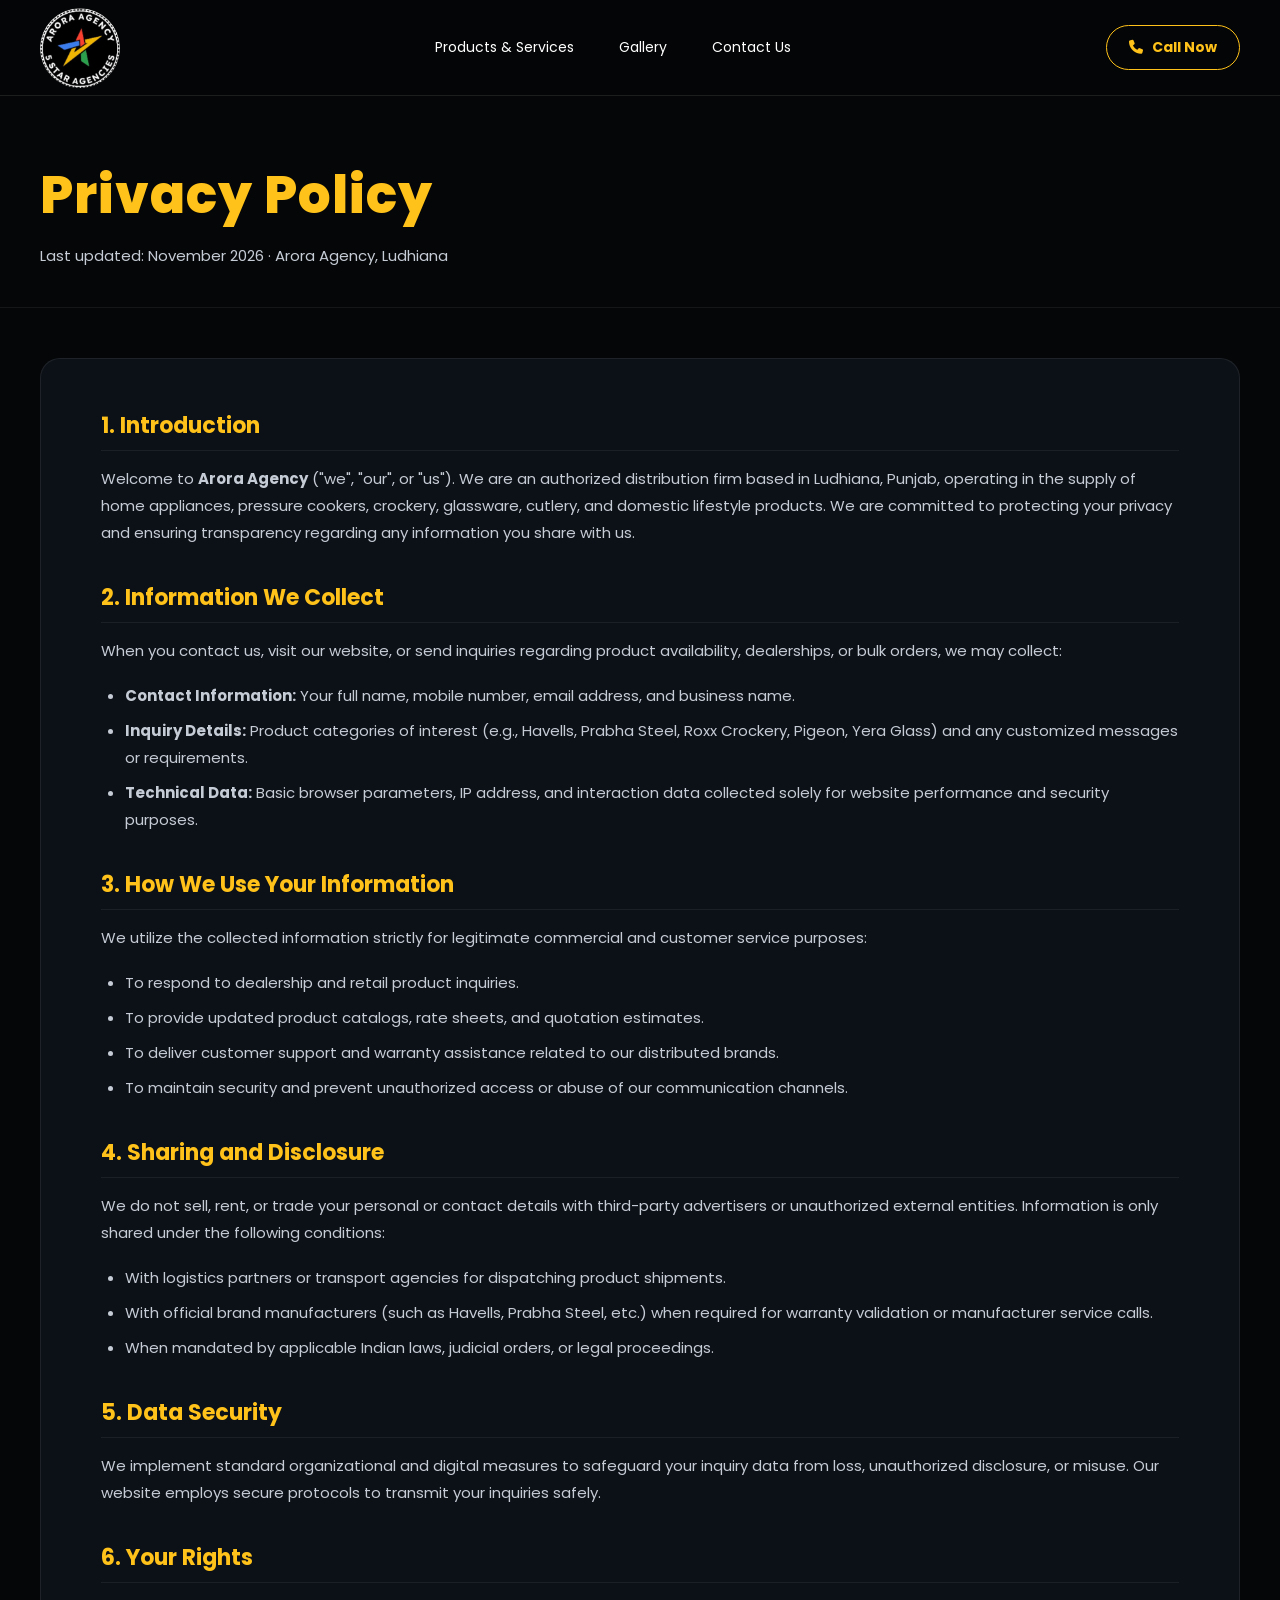
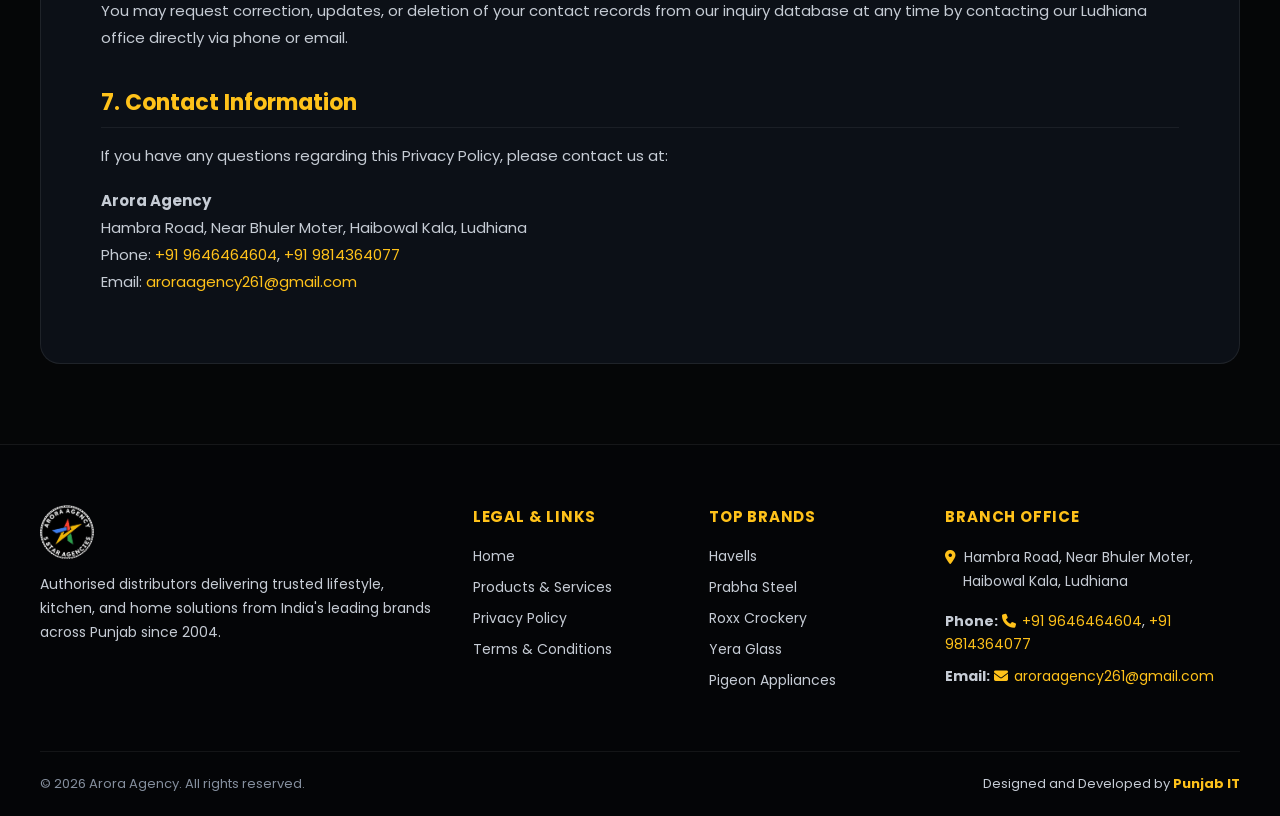
==== privacy-policy.html @ 9d2e7b65 "Initial commit: Arora Agency website" ====
<!doctype html>
<html lang="en">
<head>
    <meta charset="utf-8">
    <meta name="viewport" content="width=device-width, initial-scale=1">
    <title>Privacy Policy | Arora Agency</title>
    <link href="https://fonts.googleapis.com/css2?family=Poppins:wght@400;500;600;700;800&display=swap" rel="stylesheet">
    <link rel="stylesheet" href="https://cdnjs.cloudflare.com/ajax/libs/font-awesome/6.5.1/css/all.min.css">
    <style>
        :root{--y:#ffc21a;--w:#fff;--b:#050607;--m:#c6ccd5;--card-bg:#0c1017}
        *{box-sizing:border-box}
        body{margin:0;background:var(--b);color:var(--w);font:14px Poppins,sans-serif}
        .wrap{width:min(1510px,calc(100% - 80px));margin:auto}
        
        /* Sticky Header */
        .header-sticky{position:sticky;top:0;z-index:100;background:rgba(5,6,7,.92);backdrop-filter:blur(12px);-webkit-backdrop-filter:blur(12px);border-bottom:1px solid #ffffff18;transition:padding .3s ease}
        .nav{height:95px;display:flex;align-items:center;justify-content:space-between;position:relative}
        .brand{display:flex;align-items:center;text-decoration:none}
        .brand img{height:80px;width:auto;border-radius:50%;object-fit:contain;display:block;transition:height .3s ease}
        .links{display:flex;gap:45px}
        .links a{color:#fff;text-decoration:none;transition:color .2s;font-size:14px}
        .links a:hover{color:var(--y)}
        .call{border:1px solid var(--y);border-radius:28px;color:var(--y);text-decoration:none;padding:11px 22px;font-weight:700}

        /* Content */
        .page-header{padding:60px 0 40px;border-bottom:1px solid #ffffff10}
        .page-header h1{font-size:clamp(32px,5vw,52px);color:var(--y);margin:0 0 10px;font-weight:800;letter-spacing:1px}
        .page-header p{color:var(--m);font-size:15px;margin:0}
        
        .legal-content{padding:50px 0 80px}
        .legal-box{background:var(--card-bg);border:1px solid #ffffff14;border-radius:20px;padding:50px 60px}
        .legal-box h2{color:var(--y);font-size:22px;margin:35px 0 14px;border-bottom:1px solid #ffffff10;padding-bottom:8px}
        .legal-box h2:first-of-type{margin-top:0}
        .legal-box p{color:var(--m);margin:0 0 18px;font-size:15px;line-height:1.8}
        .legal-box ul{color:var(--m);margin:0 0 20px;padding-left:24px;font-size:15px;line-height:1.8}
        .legal-box li{margin-bottom:8px}

        /* Footer */
        .site-footer{background:#040507;border-top:1px solid #ffffff12;padding:60px 0 0}
        .footer-grid{display:grid;grid-template-columns:2fr 1fr 1fr 1.5fr;gap:40px;padding-bottom:50px}
        .footer-col h4{color:var(--y);font-size:15px;margin:0 0 18px;font-weight:700;text-transform:uppercase;letter-spacing:.8px}
        .footer-col p{color:var(--m);font-size:14px;line-height:1.7;margin:0 0 16px}
        .footer-links{list-style:none;padding:0;margin:0}
        .footer-links li{margin-bottom:10px}
        .footer-links a{color:var(--m);text-decoration:none;font-size:14px;transition:color .2s}
        .footer-links a:hover{color:var(--y);padding-left:4px}
        .footer-bottom{border-top:1px solid #ffffff10;padding:22px 0;display:flex;align-items:center;justify-content:space-between;flex-wrap:wrap;gap:14px;font-size:13px;color:#858f9e}
        .footer-dev{color:var(--m)}
        .footer-dev a{color:var(--y);text-decoration:none;font-weight:700}

        @media(max-width:768px){
            .wrap{width:calc(100% - 30px)}
            .legal-box{padding:30px 22px}
            .links{display:none}
            .footer-grid{grid-template-columns:1fr}
        }
    </style>
</head>
<body>
    <header class="header-sticky">
        <div class="nav wrap">
            <a class="brand" href="index.html" aria-label="Arora Agency">
                <img src="content/images/logo/logo.png" alt="Arora Agency">
            </a>
            <nav class="links">
                <a href="index.html#brands">Products &amp; Services</a>
                <a href="index.html#gallery">Gallery</a>
                <a href="index.html#contact">Contact Us</a>
            </nav>
            <a class="call" href="tel:+919646464604"><i class="fa-solid fa-phone" style="margin-right:6px;"></i> Call Now</a>
        </div>
    </header>

    <div class="page-header">
        <div class="wrap">
            <h1>Privacy Policy</h1>
            <p>Last updated: November 2026 &middot; Arora Agency, Ludhiana</p>
        </div>
    </div>

    <main class="legal-content">
        <div class="wrap">
            <div class="legal-box">
                <h2>1. Introduction</h2>
                <p>Welcome to <strong>Arora Agency</strong> ("we", "our", or "us"). We are an authorized distribution firm based in Ludhiana, Punjab, operating in the supply of home appliances, pressure cookers, crockery, glassware, cutlery, and domestic lifestyle products. We are committed to protecting your privacy and ensuring transparency regarding any information you share with us.</p>

                <h2>2. Information We Collect</h2>
                <p>When you contact us, visit our website, or send inquiries regarding product availability, dealerships, or bulk orders, we may collect:</p>
                <ul>
                    <li><strong>Contact Information:</strong> Your full name, mobile number, email address, and business name.</li>
                    <li><strong>Inquiry Details:</strong> Product categories of interest (e.g., Havells, Prabha Steel, Roxx Crockery, Pigeon, Yera Glass) and any customized messages or requirements.</li>
                    <li><strong>Technical Data:</strong> Basic browser parameters, IP address, and interaction data collected solely for website performance and security purposes.</li>
                </ul>

                <h2>3. How We Use Your Information</h2>
                <p>We utilize the collected information strictly for legitimate commercial and customer service purposes:</p>
                <ul>
                    <li>To respond to dealership and retail product inquiries.</li>
                    <li>To provide updated product catalogs, rate sheets, and quotation estimates.</li>
                    <li>To deliver customer support and warranty assistance related to our distributed brands.</li>
                    <li>To maintain security and prevent unauthorized access or abuse of our communication channels.</li>
                </ul>

                <h2>4. Sharing and Disclosure</h2>
                <p>We do not sell, rent, or trade your personal or contact details with third-party advertisers or unauthorized external entities. Information is only shared under the following conditions:</p>
                <ul>
                    <li>With logistics partners or transport agencies for dispatching product shipments.</li>
                    <li>With official brand manufacturers (such as Havells, Prabha Steel, etc.) when required for warranty validation or manufacturer service calls.</li>
                    <li>When mandated by applicable Indian laws, judicial orders, or legal proceedings.</li>
                </ul>

                <h2>5. Data Security</h2>
                <p>We implement standard organizational and digital measures to safeguard your inquiry data from loss, unauthorized disclosure, or misuse. Our website employs secure protocols to transmit your inquiries safely.</p>

                <h2>6. Your Rights</h2>
                <p>You may request correction, updates, or deletion of your contact records from our inquiry database at any time by contacting our Ludhiana office directly via phone or email.</p>

                <h2>7. Contact Information</h2>
                <p>If you have any questions regarding this Privacy Policy, please contact us at:</p>
                <p>
                    <strong>Arora Agency</strong><br>
                    Hambra Road, Near Bhuler Moter, Haibowal Kala, Ludhiana<br>
                    Phone: <a href="tel:+919646464604" style="color:var(--y);text-decoration:none;">+91 9646464604</a>, <a href="tel:+919814364077" style="color:var(--y);text-decoration:none;">+91 9814364077</a><br>
                    Email: <a href="mailto:aroraagency261@gmail.com" style="color:var(--y);text-decoration:none;">aroraagency261@gmail.com</a>
                </p>
            </div>
        </div>
    </main>

    <footer class="site-footer">
        <div class="wrap">
            <div class="footer-grid">
                <div class="footer-col">
                    <a class="brand" href="index.html" style="margin-bottom:14px;">
                        <img src="content/images/logo/logo.png" alt="Arora Agency" style="height:54px;">
                    </a>
                    <p>Authorised distributors delivering trusted lifestyle, kitchen, and home solutions from India's leading brands across Punjab since 2004.</p>
                </div>
                <div class="footer-col">
                    <h4>Legal &amp; Links</h4>
                    <ul class="footer-links">
                        <li><a href="index.html">Home</a></li>
                        <li><a href="index.html#brands">Products &amp; Services</a></li>
                        <li><a href="privacy-policy.html">Privacy Policy</a></li>
                        <li><a href="terms-and-conditions.html">Terms &amp; Conditions</a></li>
                    </ul>
                </div>
                <div class="footer-col">
                    <h4>Top Brands</h4>
                    <ul class="footer-links">
                        <li><a href="index.html#brands">Havells</a></li>
                        <li><a href="index.html#brands">Prabha Steel</a></li>
                        <li><a href="index.html#brands">Roxx Crockery</a></li>
                        <li><a href="index.html#brands">Yera Glass</a></li>
                        <li><a href="index.html#brands">Pigeon Appliances</a></li>
                    </ul>
                </div>
                <div class="footer-col">
                    <h4>Branch Office</h4>
                    <p><i class="fa-solid fa-location-dot" style="color:var(--y);margin-right:8px;"></i>Hambra Road, Near Bhuler Moter,<br><span style="padding-left:18px;display:inline-block;">Haibowal Kala, Ludhiana</span></p>
                    <p style="margin-bottom:8px;"><b>Phone:</b> <a href="tel:+919646464604" style="color:var(--y);text-decoration:none;"><i class="fa-solid fa-phone" style="margin-right:6px;"></i>+91 9646464604</a>, <a href="tel:+919814364077" style="color:var(--y);text-decoration:none;">+91 9814364077</a></p>
                    <p style="margin-bottom:0;"><b>Email:</b> <a href="mailto:aroraagency261@gmail.com" style="color:var(--y);text-decoration:none;"><i class="fa-solid fa-envelope" style="margin-right:6px;"></i>aroraagency261@gmail.com</a></p>
                </div>
            </div>
            <div class="footer-bottom">
                <div>&copy; 2026 Arora Agency. All rights reserved.</div>
                <div class="footer-dev">
                    Designed and Developed by <a href="https://punjabit.in" target="_blank" rel="noopener">Punjab IT</a>
                </div>
            </div>
        </div>
    </footer>
</body>
</html>
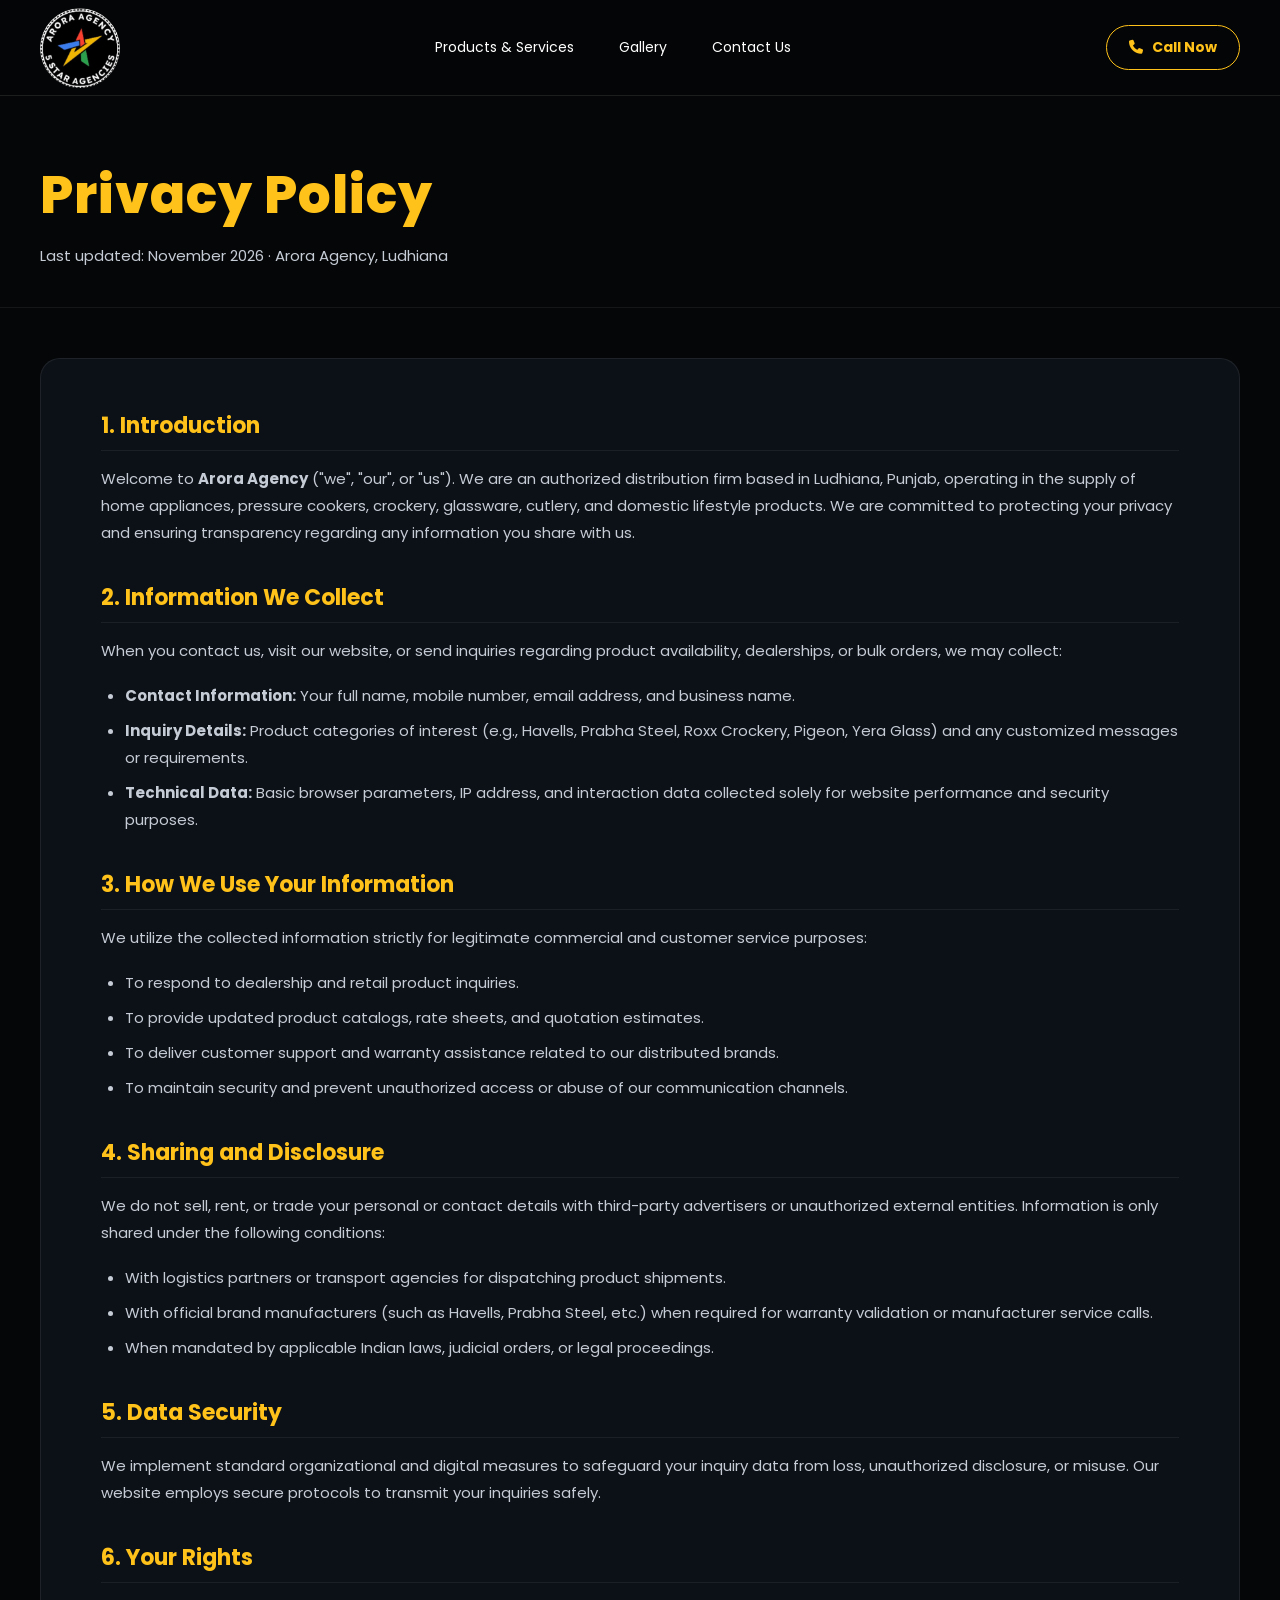
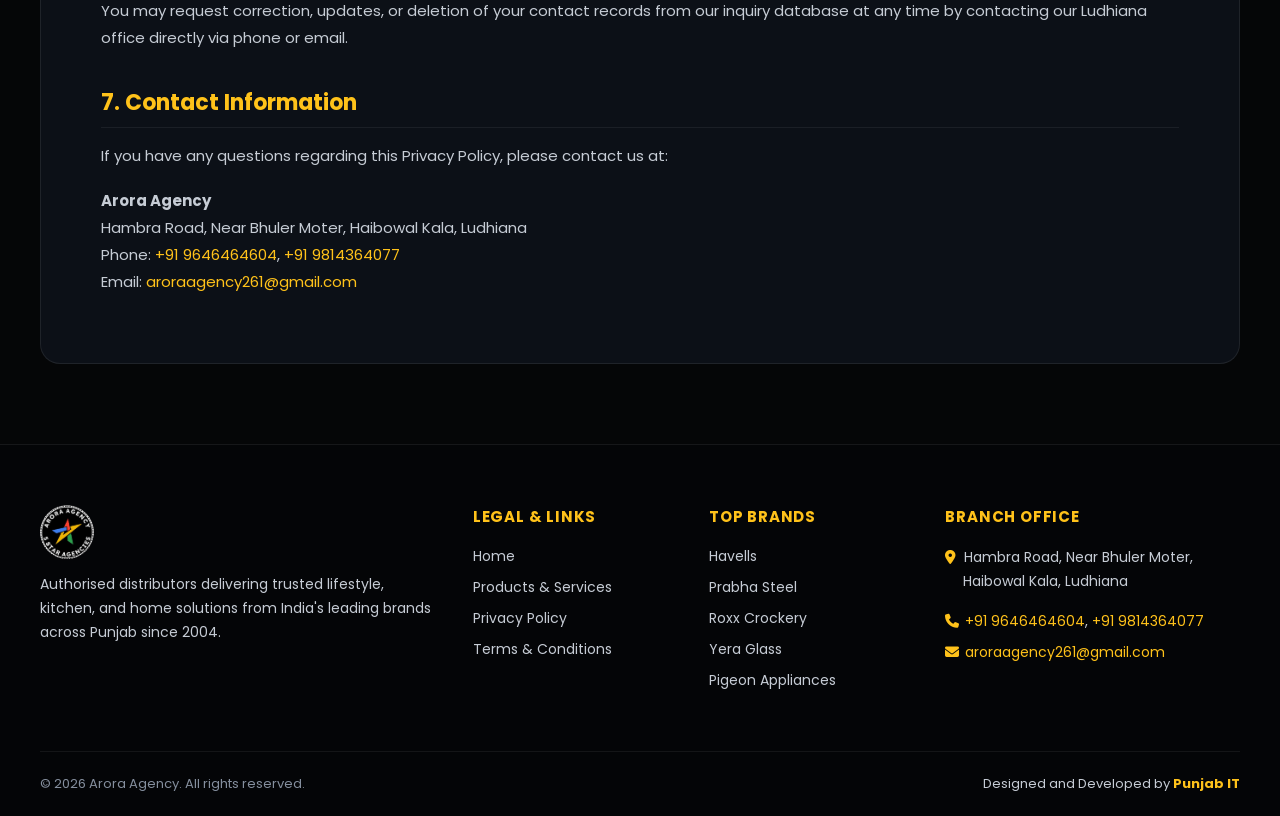
==== commit 86f9f1be: "updated foooter" ====
--- a/privacy-policy.html
+++ b/privacy-policy.html
@@ -155,11 +155,15 @@
                         <li><a href="index.html#brands">Pigeon Appliances</a></li>
                     </ul>
                 </div>
-                <div class="footer-col">
+              <div class="footer-col">
                     <h4>Branch Office</h4>
                     <p><i class="fa-solid fa-location-dot" style="color:var(--y);margin-right:8px;"></i>Hambra Road, Near Bhuler Moter,<br><span style="padding-left:18px;display:inline-block;">Haibowal Kala, Ludhiana</span></p>
-                    <p style="margin-bottom:8px;"><b>Phone:</b> <a href="tel:+919646464604" style="color:var(--y);text-decoration:none;"><i class="fa-solid fa-phone" style="margin-right:6px;"></i>+91 9646464604</a>, <a href="tel:+919814364077" style="color:var(--y);text-decoration:none;">+91 9814364077</a></p>
-                    <p style="margin-bottom:0;"><b>Email:</b> <a href="mailto:aroraagency261@gmail.com" style="color:var(--y);text-decoration:none;"><i class="fa-solid fa-envelope" style="margin-right:6px;"></i>aroraagency261@gmail.com</a></p>
+                    <p style="margin-bottom:8px;">
+                         <a href="tel:+919646464604" style="color:var(--y);text-decoration:none;"><i class="fa-solid fa-phone" style="margin-right:6px;"></i>+91 9646464604</a>, <a href="tel:+919814364077" style="color:var(--y);text-decoration:none;">+91 9814364077</a>
+                    </p>
+                    <p style="margin-bottom:0;">
+                         <a    href="mailto:aroraagency261@gmail.com" style="color:var(--y);text-decoration:none;"><i class="fa-solid fa-envelope" style="margin-right:6px;"></i>aroraagency261@gmail.com</a>
+                    </p>
                 </div>
             </div>
             <div class="footer-bottom">
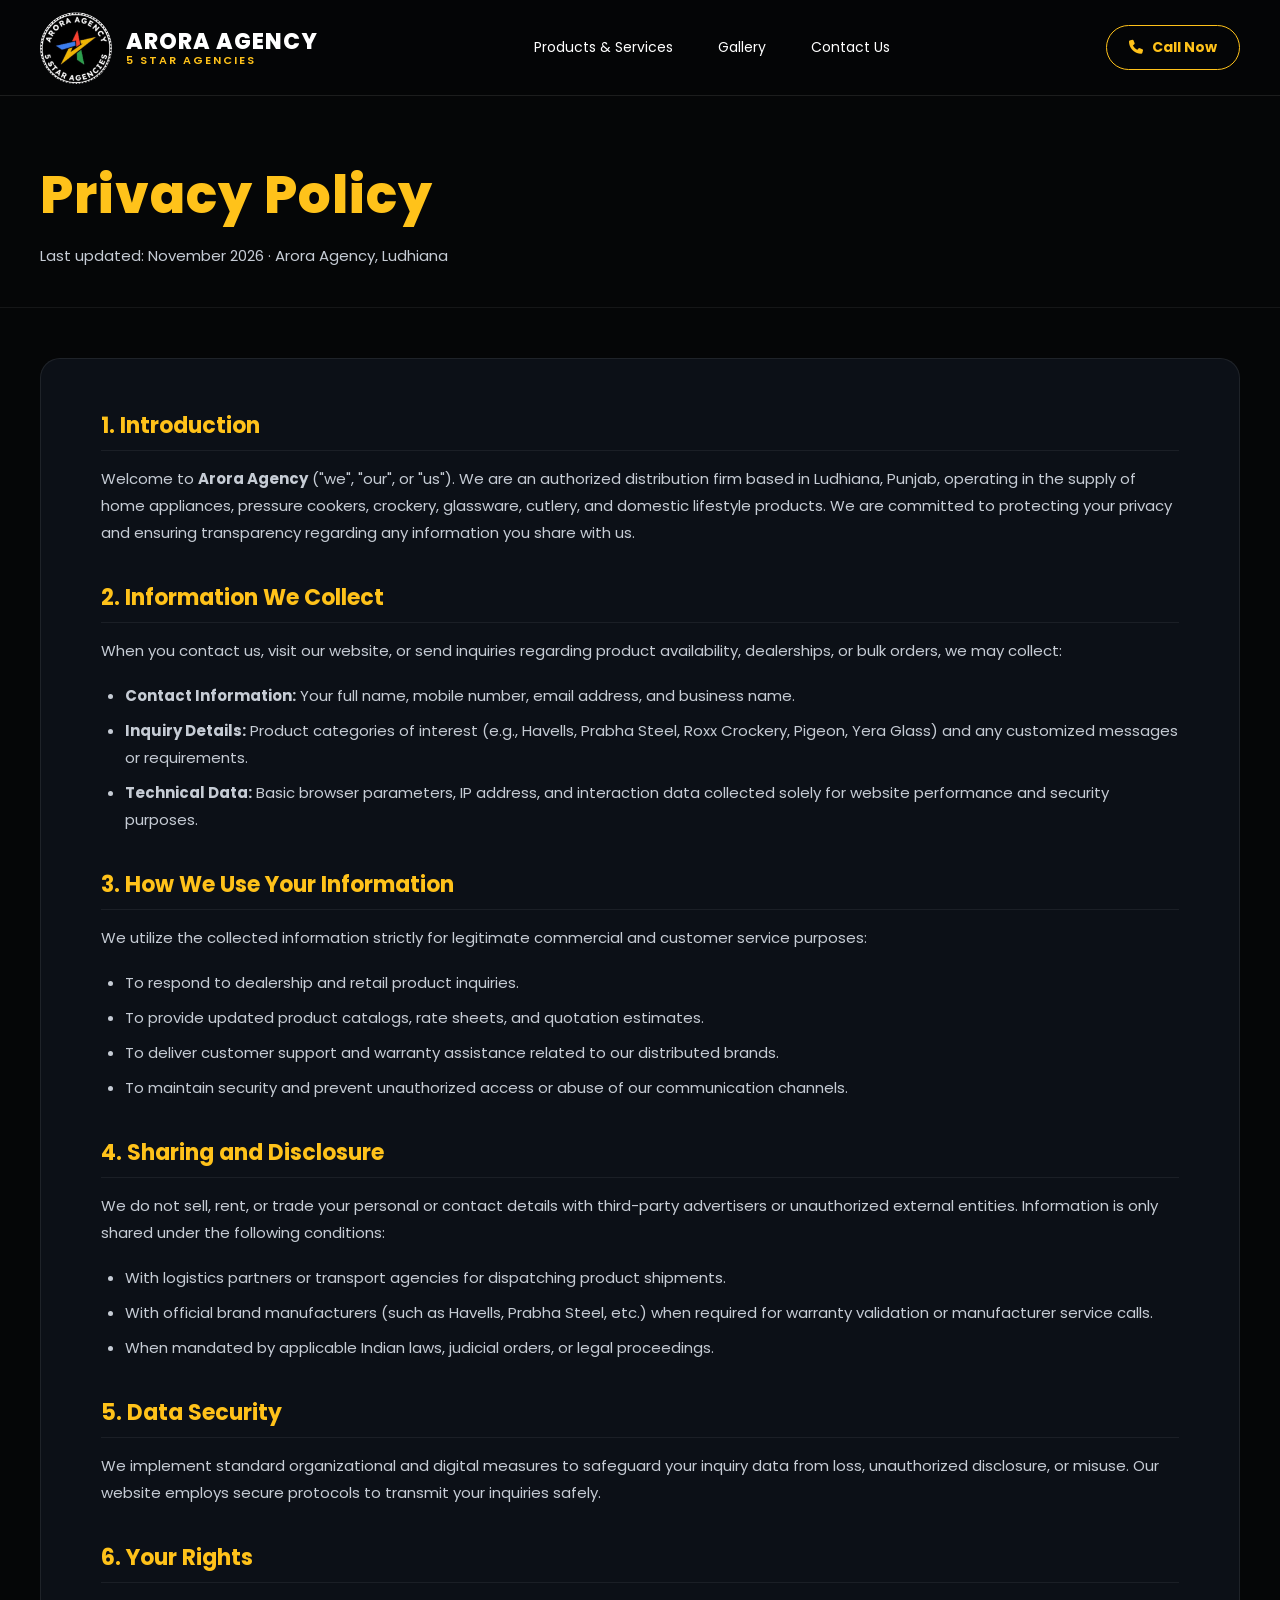
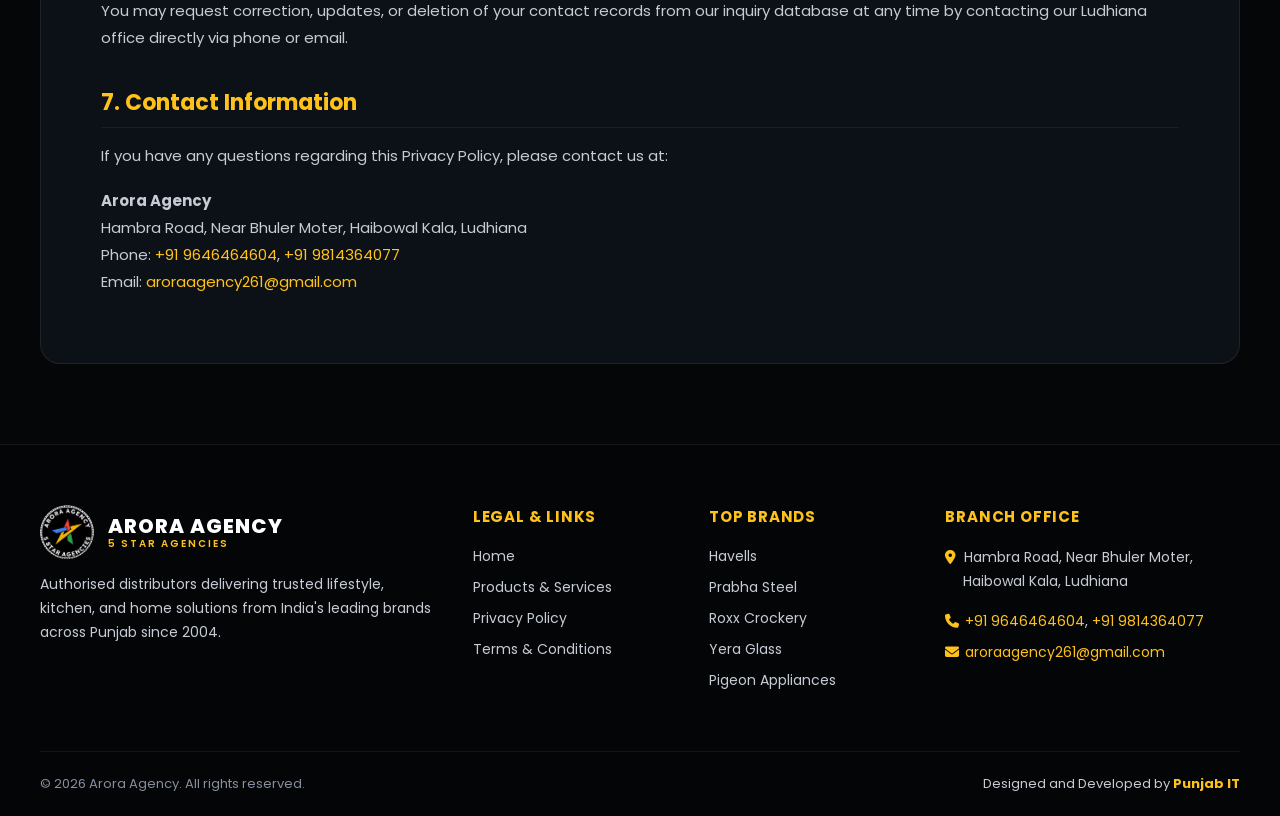
==== commit a14a40e1: "updaated naame" ====
--- a/privacy-policy.html
+++ b/privacy-policy.html
@@ -15,8 +15,11 @@
         /* Sticky Header */
         .header-sticky{position:sticky;top:0;z-index:100;background:rgba(5,6,7,.92);backdrop-filter:blur(12px);-webkit-backdrop-filter:blur(12px);border-bottom:1px solid #ffffff18;transition:padding .3s ease}
         .nav{height:95px;display:flex;align-items:center;justify-content:space-between;position:relative}
-        .brand{display:flex;align-items:center;text-decoration:none}
-        .brand img{height:80px;width:auto;border-radius:50%;object-fit:contain;display:block;transition:height .3s ease}
+        .brand{display:flex;align-items:center;gap:14px;text-decoration:none}
+        .brand img{height:72px;width:auto;border-radius:50%;object-fit:contain;display:block;transition:height .3s ease}
+        .brand-name{display:flex;flex-direction:column;line-height:1.15}
+        .brand-name .title{font-size:22px;font-weight:800;color:#fff;letter-spacing:1px;text-transform:uppercase}
+        .brand-name .sub{font-size:11px;font-weight:600;color:var(--y);letter-spacing:2px;text-transform:uppercase}
         .links{display:flex;gap:45px}
         .links a{color:#fff;text-decoration:none;transition:color .2s;font-size:14px}
         .links a:hover{color:var(--y)}
@@ -61,6 +64,10 @@
         <div class="nav wrap">
             <a class="brand" href="index.html" aria-label="Arora Agency">
                 <img src="content/images/logo/logo.png" alt="Arora Agency">
+                <div class="brand-name">
+                    <span class="title">Arora Agency</span>
+                    <span class="sub">5 Star Agencies</span>
+                </div>
             </a>
             <nav class="links">
                 <a href="index.html#brands">Products &amp; Services</a>
@@ -133,6 +140,10 @@
                 <div class="footer-col">
                     <a class="brand" href="index.html" style="margin-bottom:14px;">
                         <img src="content/images/logo/logo.png" alt="Arora Agency" style="height:54px;">
+                        <div class="brand-name">
+                            <span class="title" style="font-size:20px;">Arora Agency</span>
+                            <span class="sub" style="font-size:10px;">5 Star Agencies</span>
+                        </div>
                     </a>
                     <p>Authorised distributors delivering trusted lifestyle, kitchen, and home solutions from India's leading brands across Punjab since 2004.</p>
                 </div>
